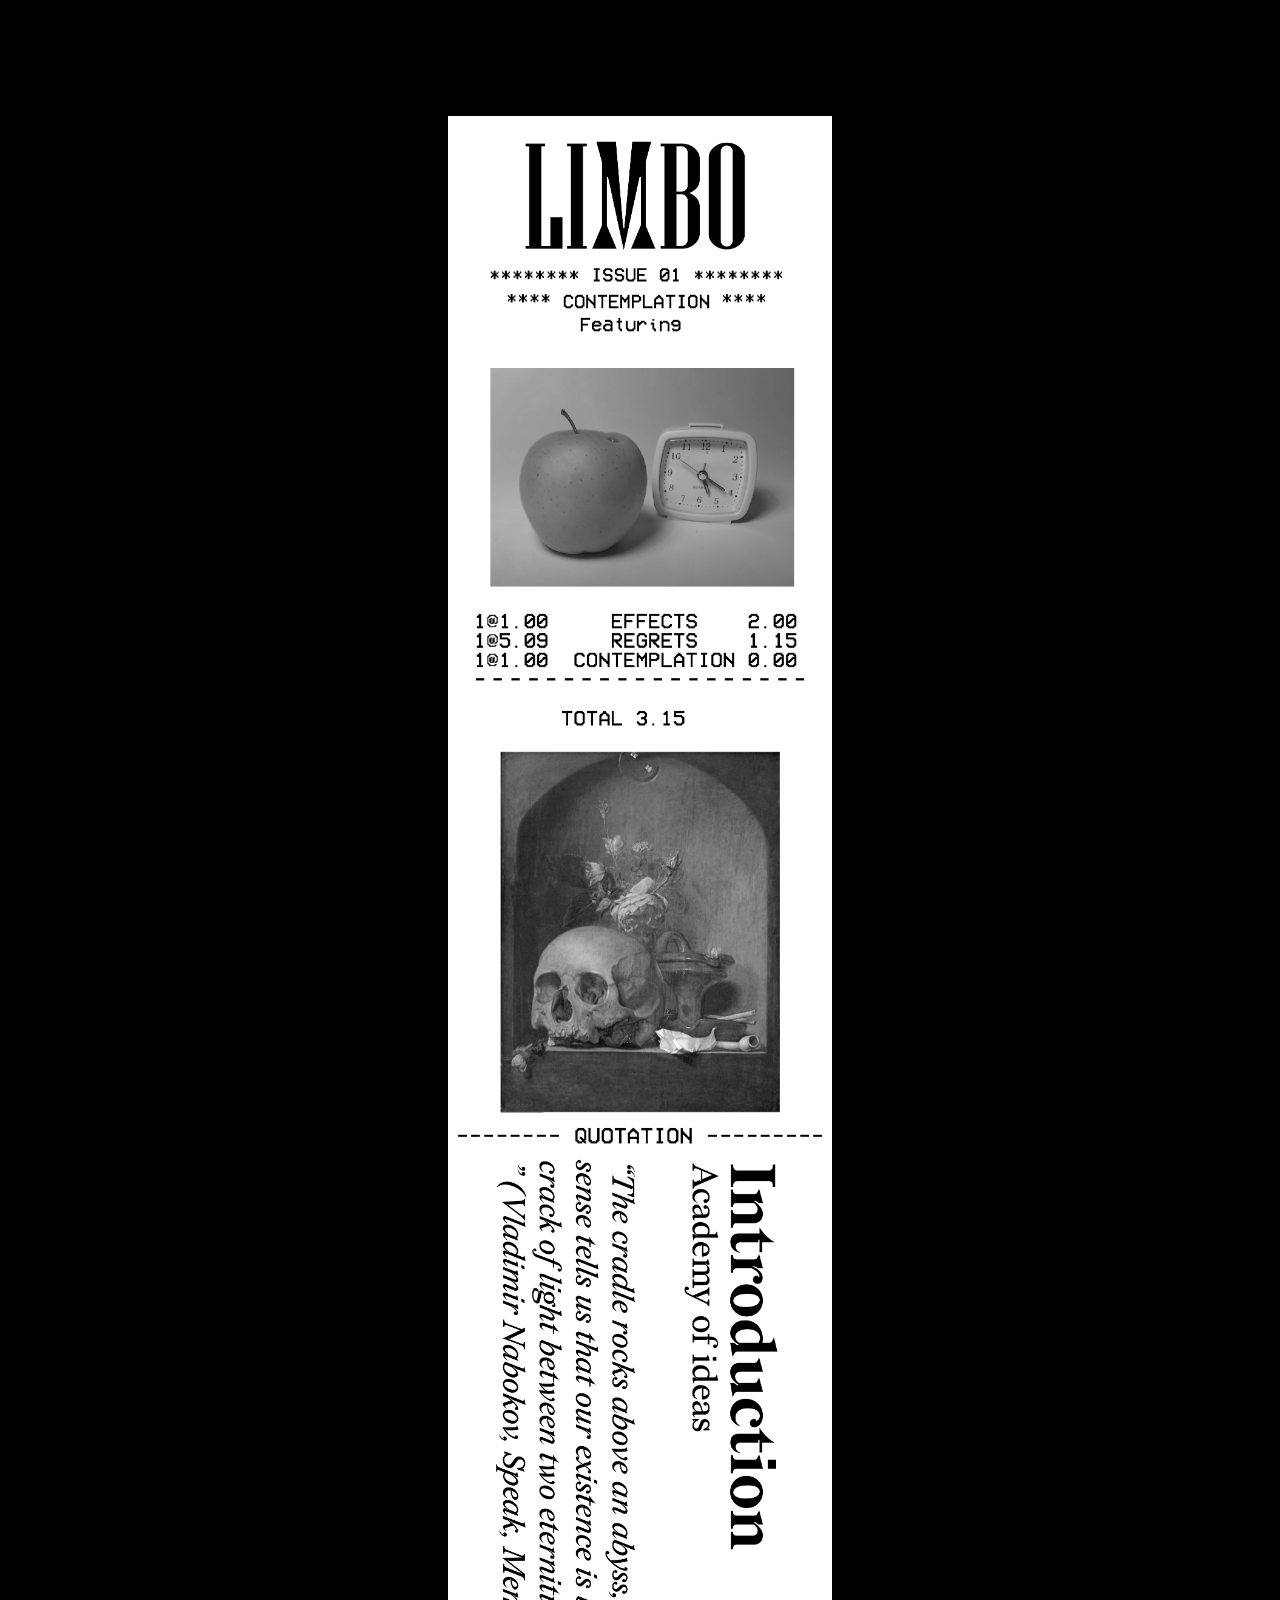
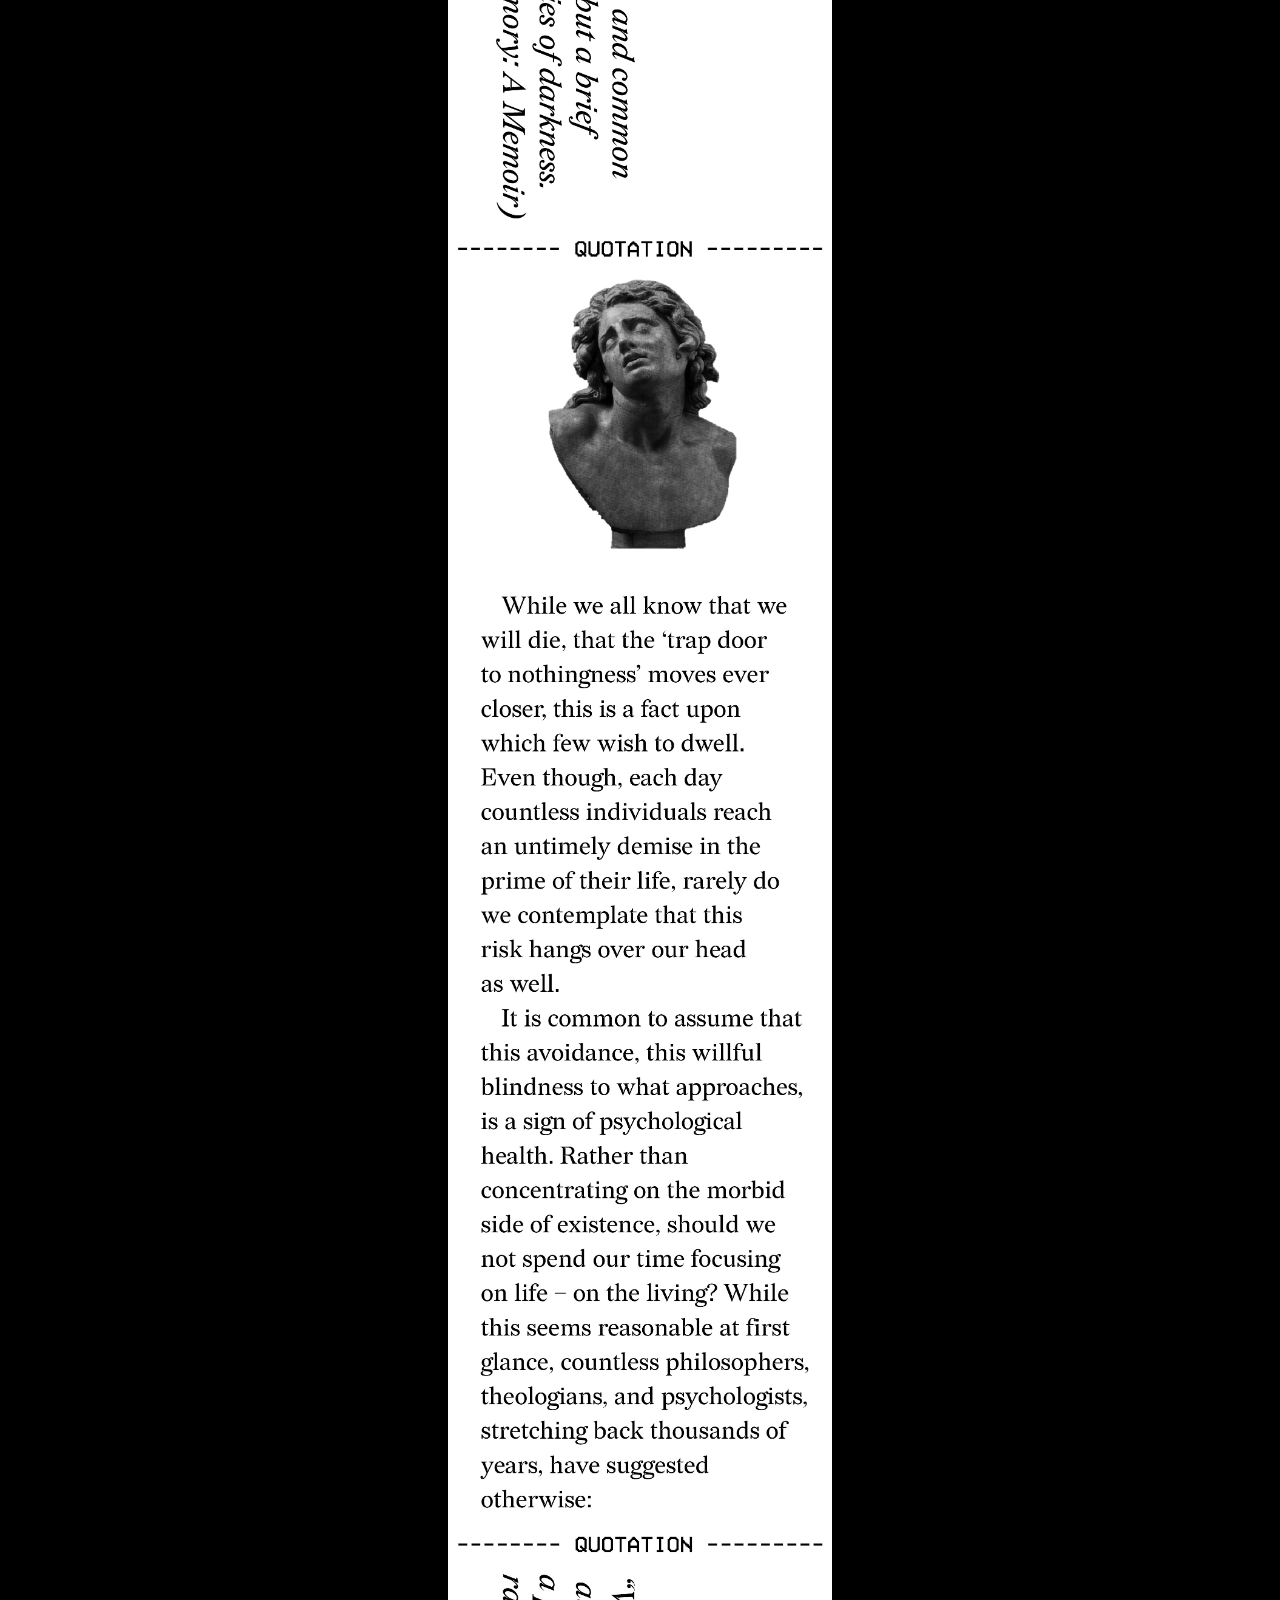
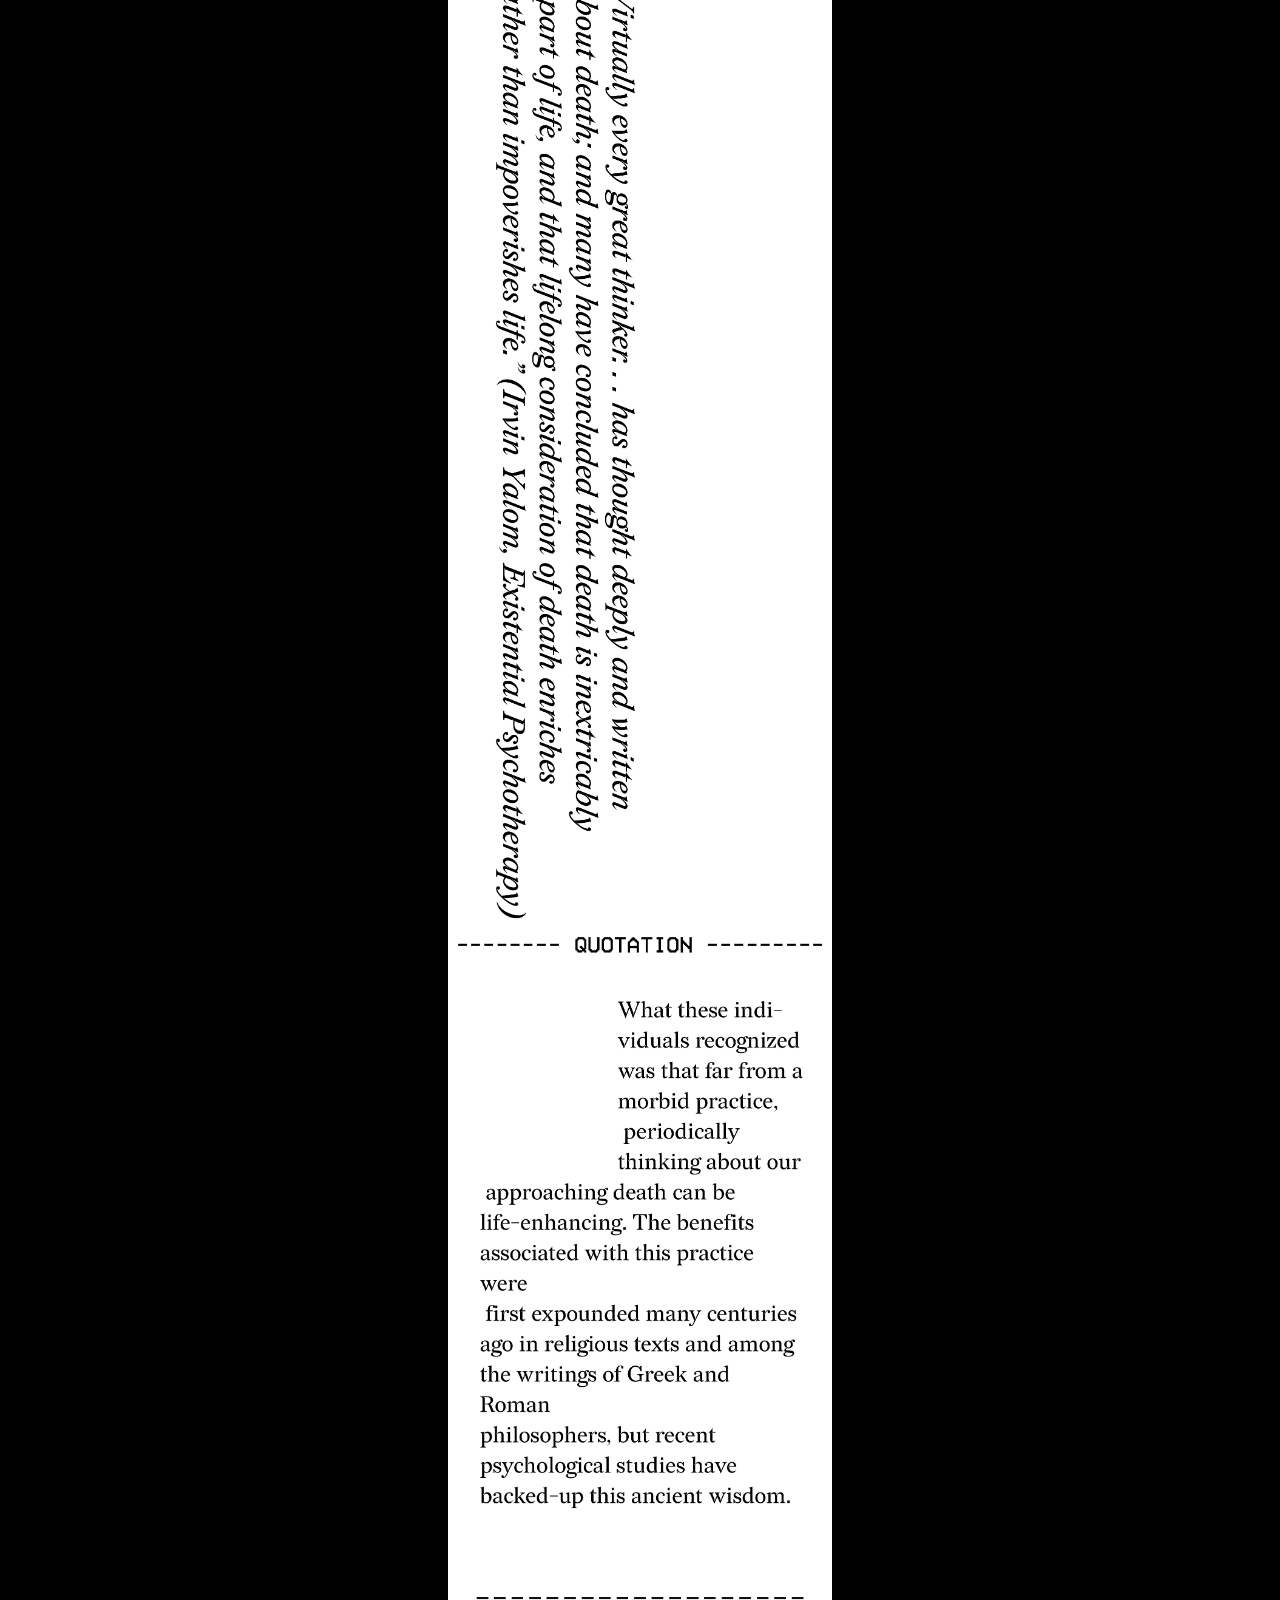
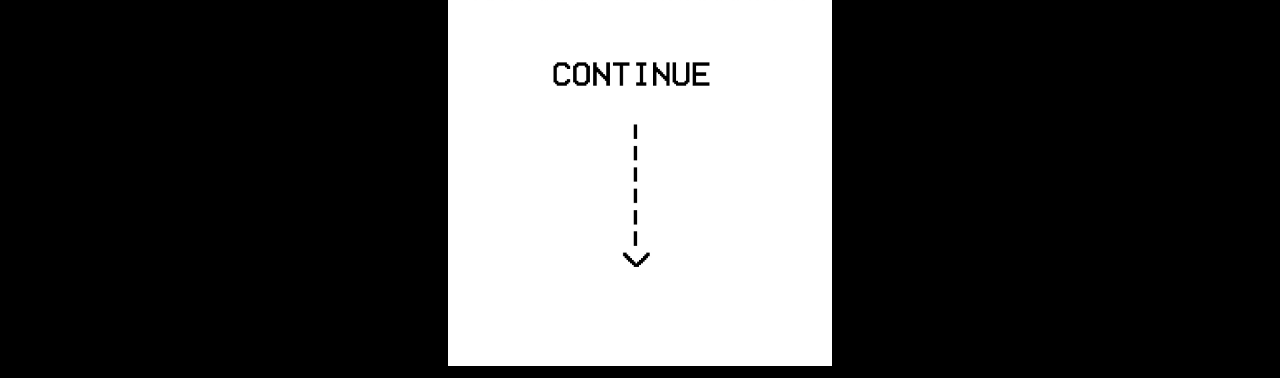
==== index.html @ 2756776b "Rename Index.html to index.html" ====
<!DOCTYPE HTML>
<html>
  
<head>
    <title>
      Limbo
    </title>
    <link href="css/style.css" rel="stylesheet"  />
</head>
<script src=
"https://ajax.googleapis.com/ajax/libs/jquery/3.4.0/jquery.min.js">
</script>
<script src="js/jquery.autoscroll.js"></script>
<script src="js/jquery.pause.min.js"></script>


  
<body style="text-align:center;" 
      id="body">
      <div id="wrapper">
      <div class="gradient"></div>
      <<div style="display:none" id="stuff"><div class="awaytextthings">Take a step back. <br> Breathe in.<br>You're very much alive.</div></div>
      <!--<div class="show"> Rotate </div>-->
    <div id="div0">
       <img src="strips/i1.jpg">
    </div>
</div>
    <script>
        var counter = 1;
        var idnumber = 0
        var nextstrip = "<img src='strips/1-2.jpg'>"
        var element = document.getElementById('div'+idnumber);
        var timeout;
        var stuff = document.getElementById("stuff");
        var limbo = document.getElementById("div0");
       

      /* document.addEventListener("mousemove", function(e) {
         $(element).css("display","none");
         $(limbo).fadeIn();
        clearTimeout(timeout);
        timeout = setTimeout(function() {
         $(stuff).fadeIn(2000);
         $(limbo).fadeOut();
        }, 3000);

        });*/


        $(".show").hide();
        $(window).on('scroll', function() {
            var nextnextstrip = "<div id='div" + idnumber + "''><img src = 'strips/i" + (counter) +".jpg'></div>";
            if ($(window).scrollTop() >= $(element).offset().top + $(element).outerHeight() - window.innerHeight) {
                /*$(".show").show(2000);*/
                $()
                counter++;
                idnumber++;
                
                /*alert('You reached the end of the DIV');*/
            }
             
       
            if (counter <= 1){
                counter++;
            }
            else if (counter < 23) {
                $(element).append(nextnextstrip);
                counter++;
                idnumber++;
                $("html, body").animate({ scrollTop: $(element).height() }, 50000);

            }

           else {
                return false;
            }
         
        $(window).resize(function(){
            $(".show").hide();
        })
         $("html, body" + nextnextstrip).queue(function(){animate({ scrollTop: $(document).height() }, 500000);});
        });
      


      

     


    </script>
</body>
  
</html>
---- css/style.css ----
html,
body {
    /*margin: 0;
    height: 100%;*/
    background-color:black;
    cursor: none;

}
/*hide scroll bar*/
body::-webkit-scrollbar { width: 0 !important; height: 0 !important; }
@font-face{
    font-family: Redaction;
    src:url(Redaction10Bold-w1gB6.otf);
    
}
img{
    width: 30vw;
    cursor: none;
}
.gradient{
    position: sticky;
    background: linear-gradient(to bottom, rgba(0, 0, 0, 1), rgba(0, 0, 0, 0));
    top: 0;
    z-index: 3;
    height: 10vh;
}
.show{
    background-color: black;
    width: 100%;
    height: 100%;
    color: white;
    font-family: "Redaction";
    font-size: 30vw;
    position: fixed;
    z-index: 3;
    bottom: 0;
    right: 0;
    left: 0;
    top: 0;

}
.strip{
    overflow: auto;
    position: absolute;
    top: 0;
    z-index: -1;
}
#stuff{
    Width: 100%;
    height: 100%;
    background-color: black;
    position: absolute;
    z-index: 1;
    left: 0%;
}
.awaytextthings{
    color: white;
    text-align: center;
    font-family: "Redaction";
    font-size: 10vh;
    margin: auto;
    padding: 25vh;
}
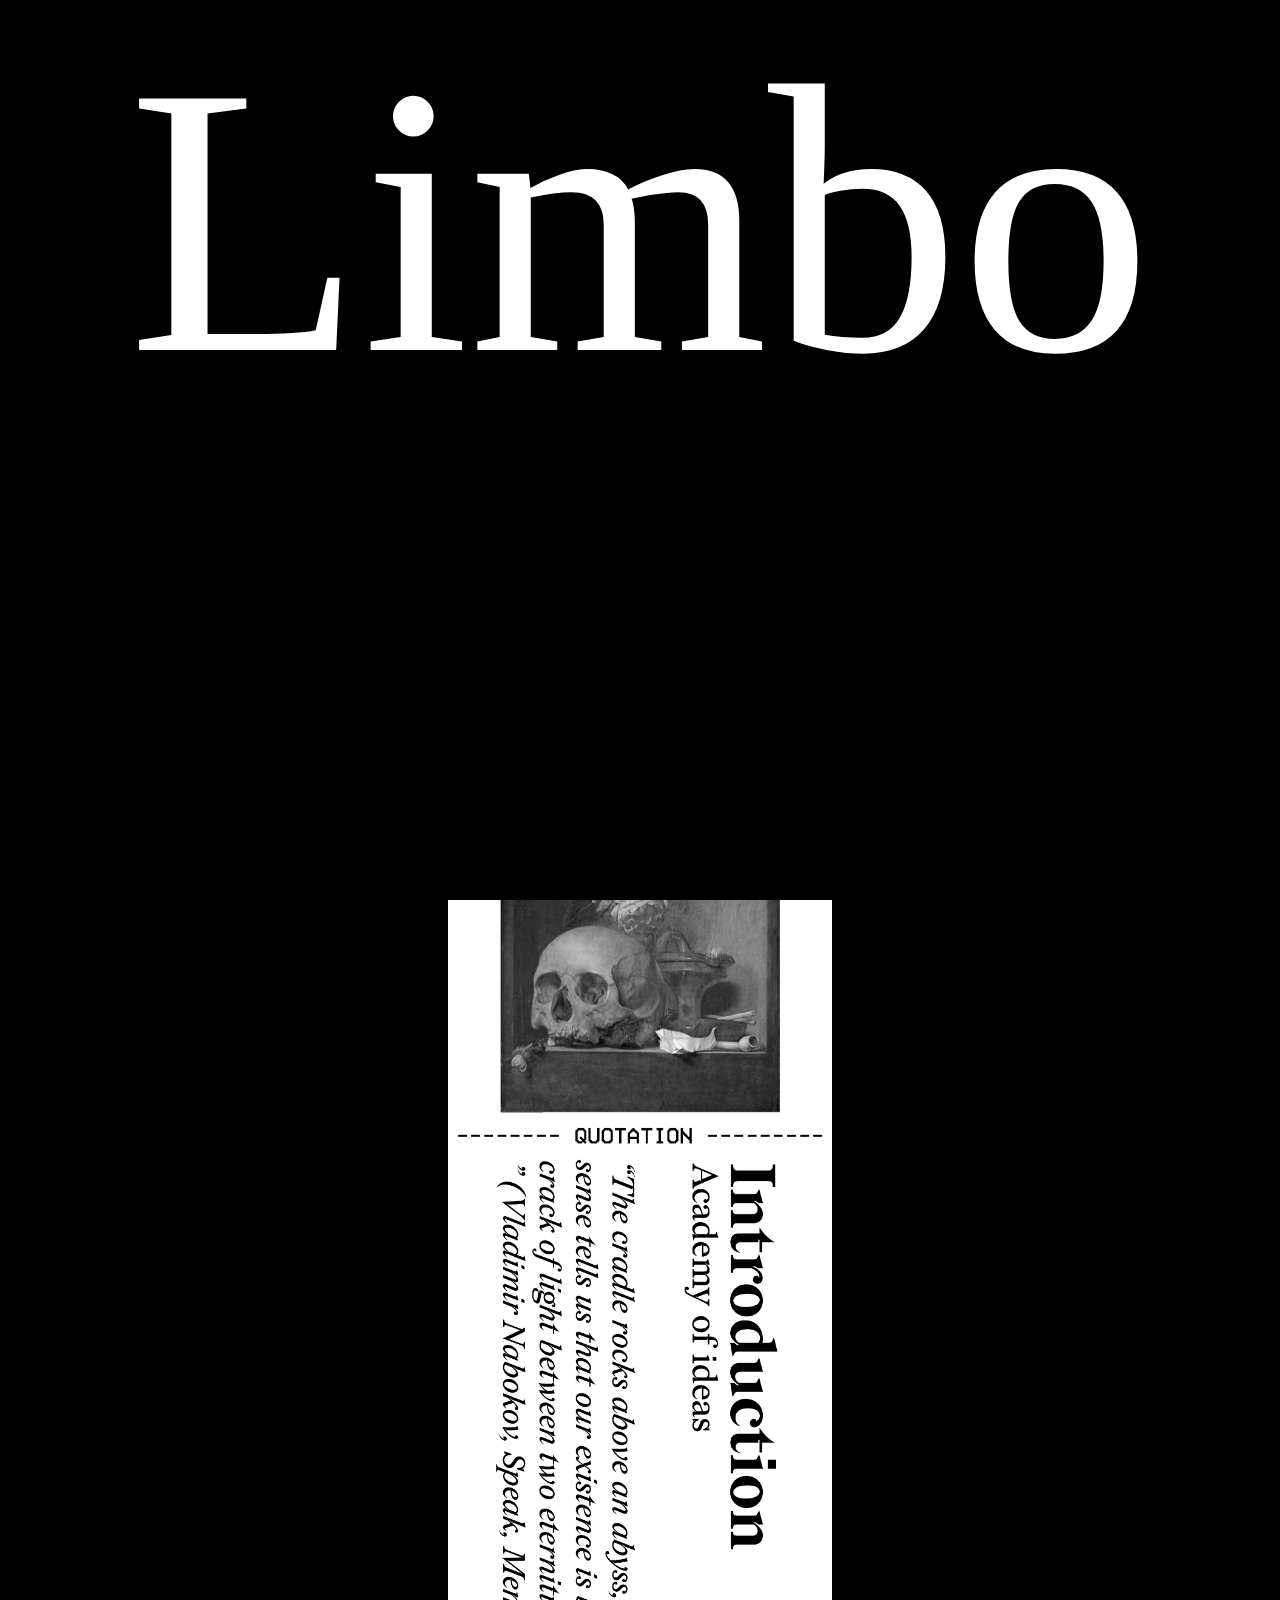
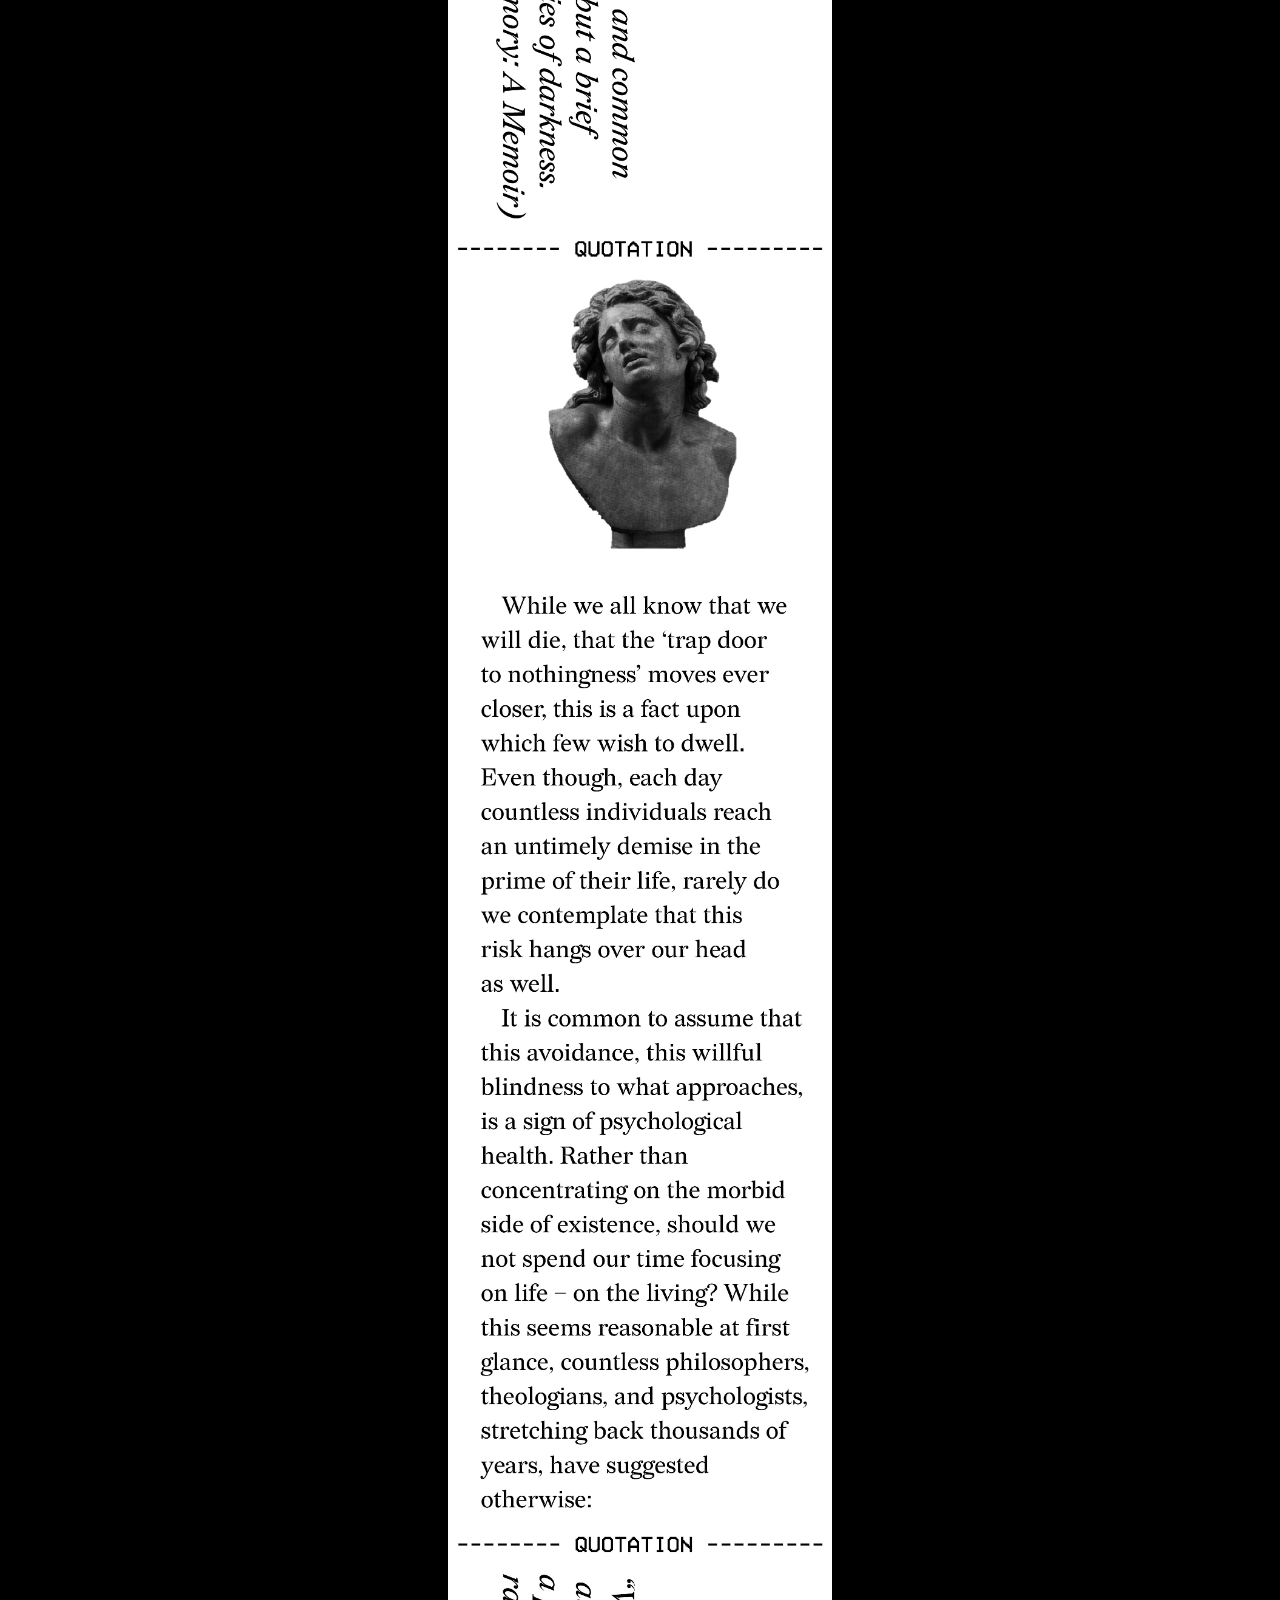
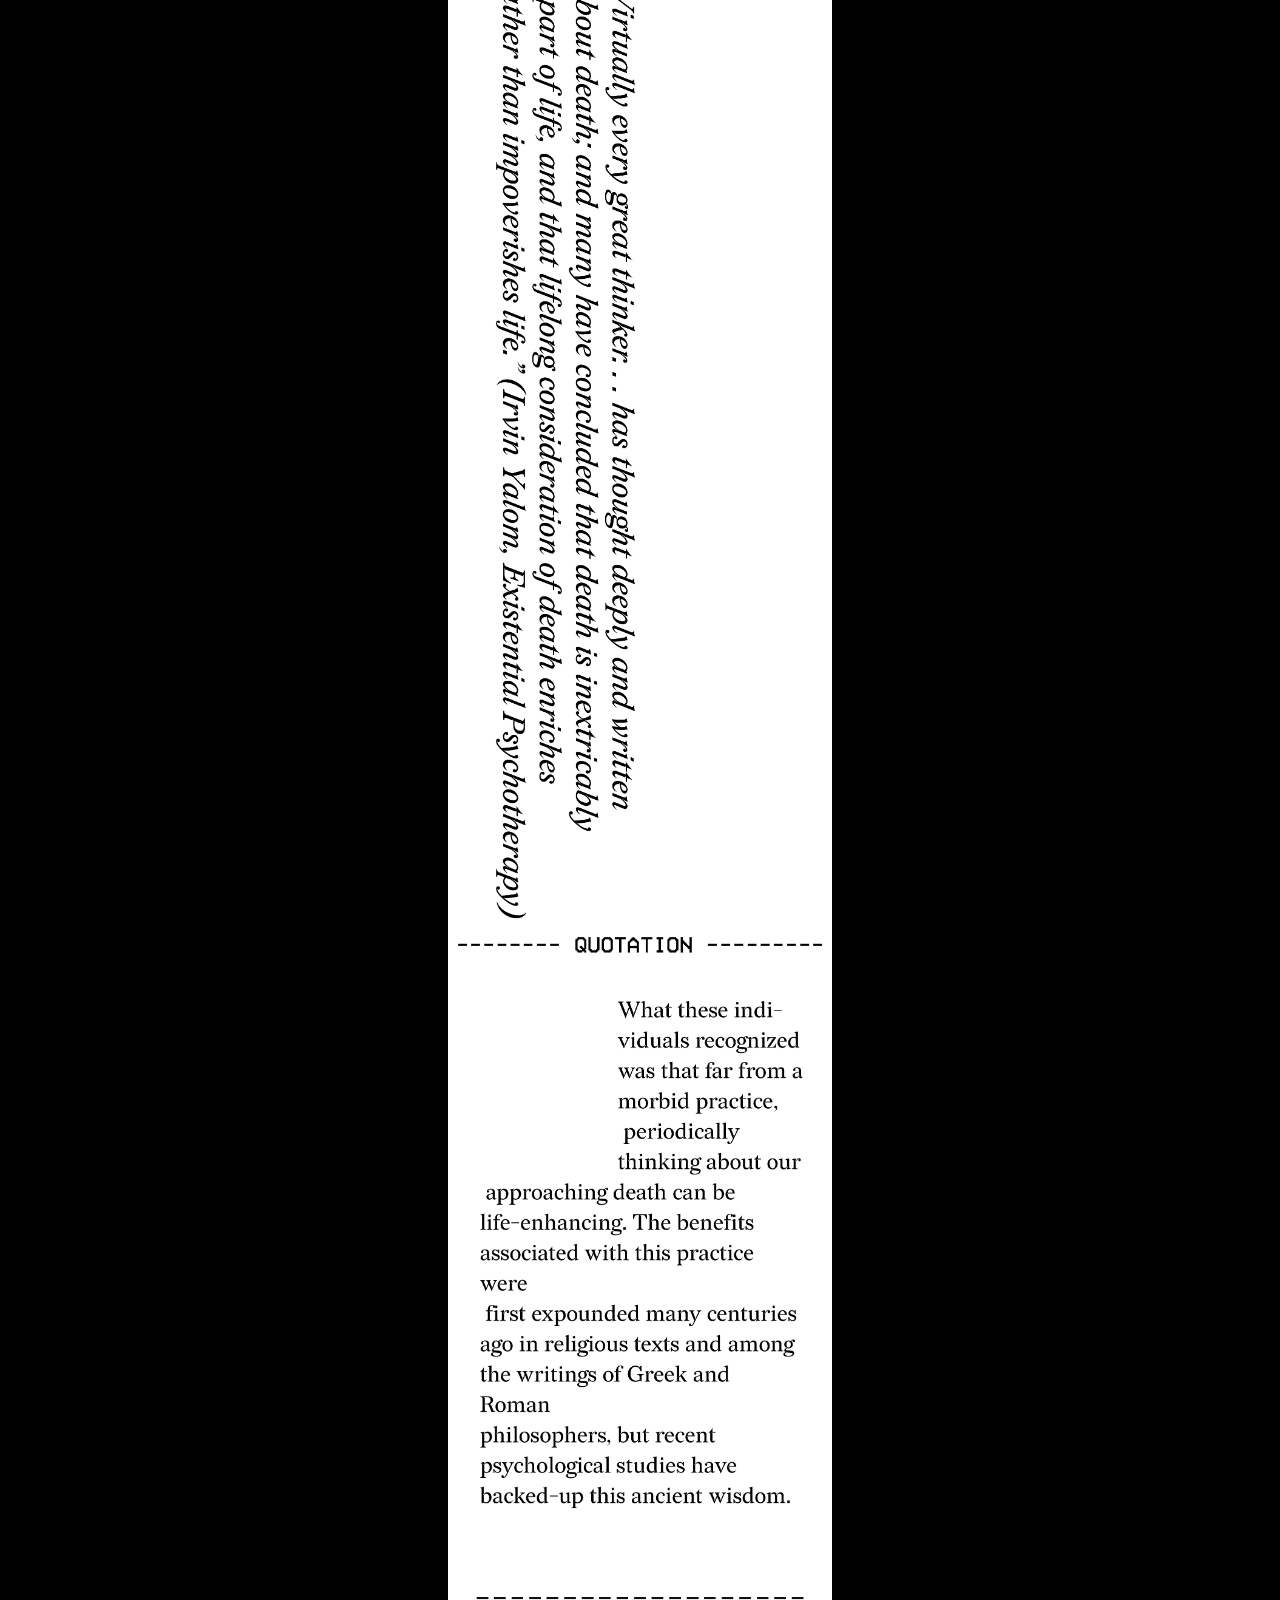
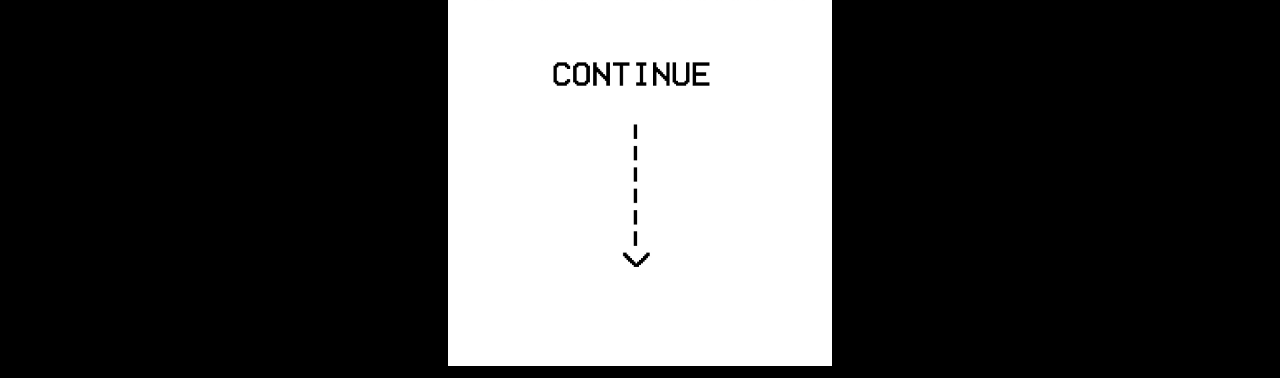
==== commit 3cab52ac: "Merge branch 'master' of https://github.com/llabeye/Limbo" ====
--- a/index.html
+++ b/index.html
@@ -6,6 +6,11 @@
       Limbo
     </title>
     <link href="css/style.css" rel="stylesheet"  />
+    <link rel="apple-touch-icon" sizes="180x180" href="image/apple-touch-icon.png">
+<link rel="icon" type="image/png" sizes="32x32" href="image/favicon-32x32.png">
+<link rel="icon" type="image/png" sizes="16x16" href="image/favicon-16x16.png">
+<link rel="manifest" href="/site.webmanifest">
+<link rel="icon" type="image/x-icon" href="image/favicon.ico">
 </head>
 <script src=
 "https://ajax.googleapis.com/ajax/libs/jquery/3.4.0/jquery.min.js">
@@ -20,7 +25,7 @@
       <div id="wrapper">
       <div class="gradient"></div>
       <<div style="display:none" id="stuff"><div class="awaytextthings">Take a step back. <br> Breathe in.<br>You're very much alive.</div></div>
-      <!--<div class="show"> Rotate </div>-->
+      <div class="show"><span>Limbo</span></div>
     <div id="div0">
        <img src="strips/i1.jpg">
     </div>
@@ -47,12 +52,13 @@
         });*/
 
 
-        $(".show").hide();
-        $(window).on('scroll', function() {
+        
+        $(window).on('click', function() {
+            $("body").css("cursor","none");
+            $(".show").fadeOut(5000);
             var nextnextstrip = "<div id='div" + idnumber + "''><img src = 'strips/i" + (counter) +".jpg'></div>";
             if ($(window).scrollTop() >= $(element).offset().top + $(element).outerHeight() - window.innerHeight) {
                 /*$(".show").show(2000);*/
-                $()
                 counter++;
                 idnumber++;
                 
--- a/css/style.css
+++ b/css/style.css
@@ -3,7 +3,7 @@
     /*margin: 0;
     height: 100%;*/
     background-color:black;
-    cursor: none;
+    cursor: pointer;
 
 }
 /*hide scroll bar*/
@@ -39,6 +39,10 @@
     top: 0;
 
 }
+span:hover {
+    color: grey;
+
+}
 .strip{
     overflow: auto;
     position: absolute;
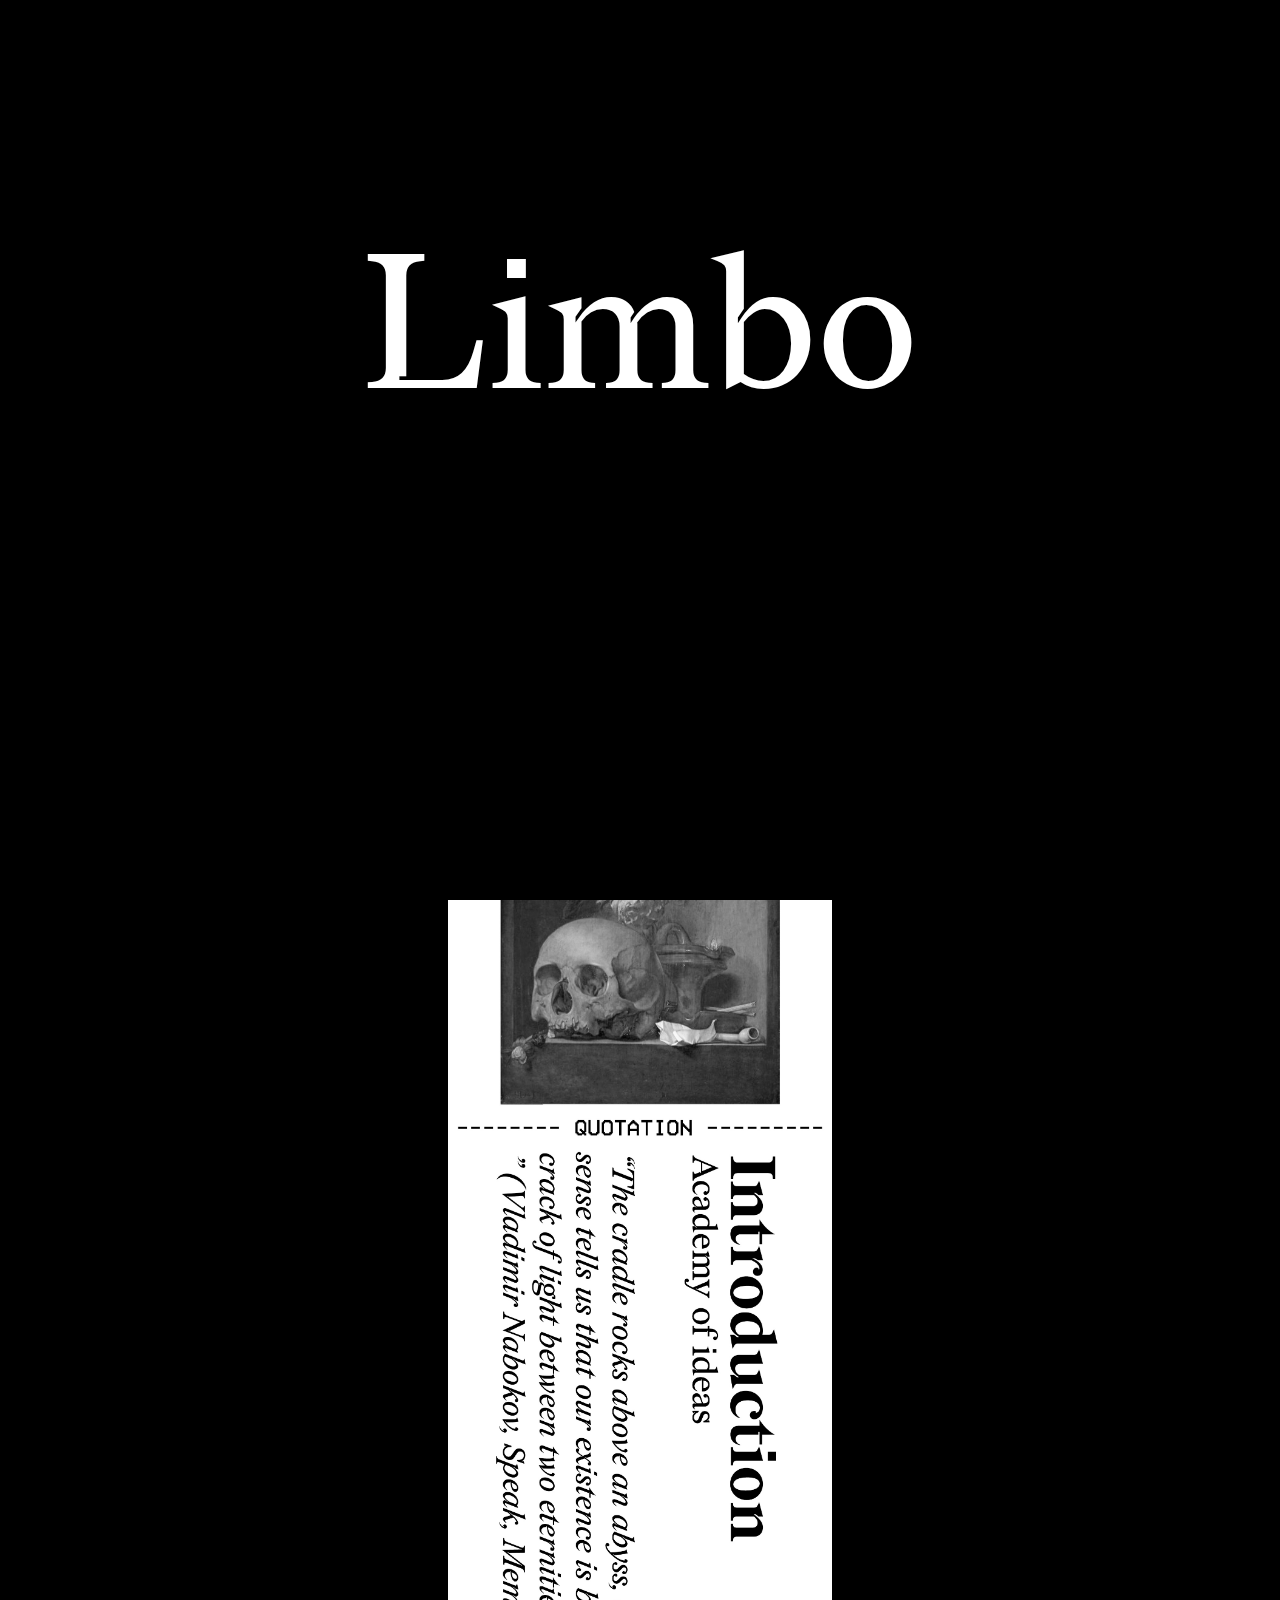
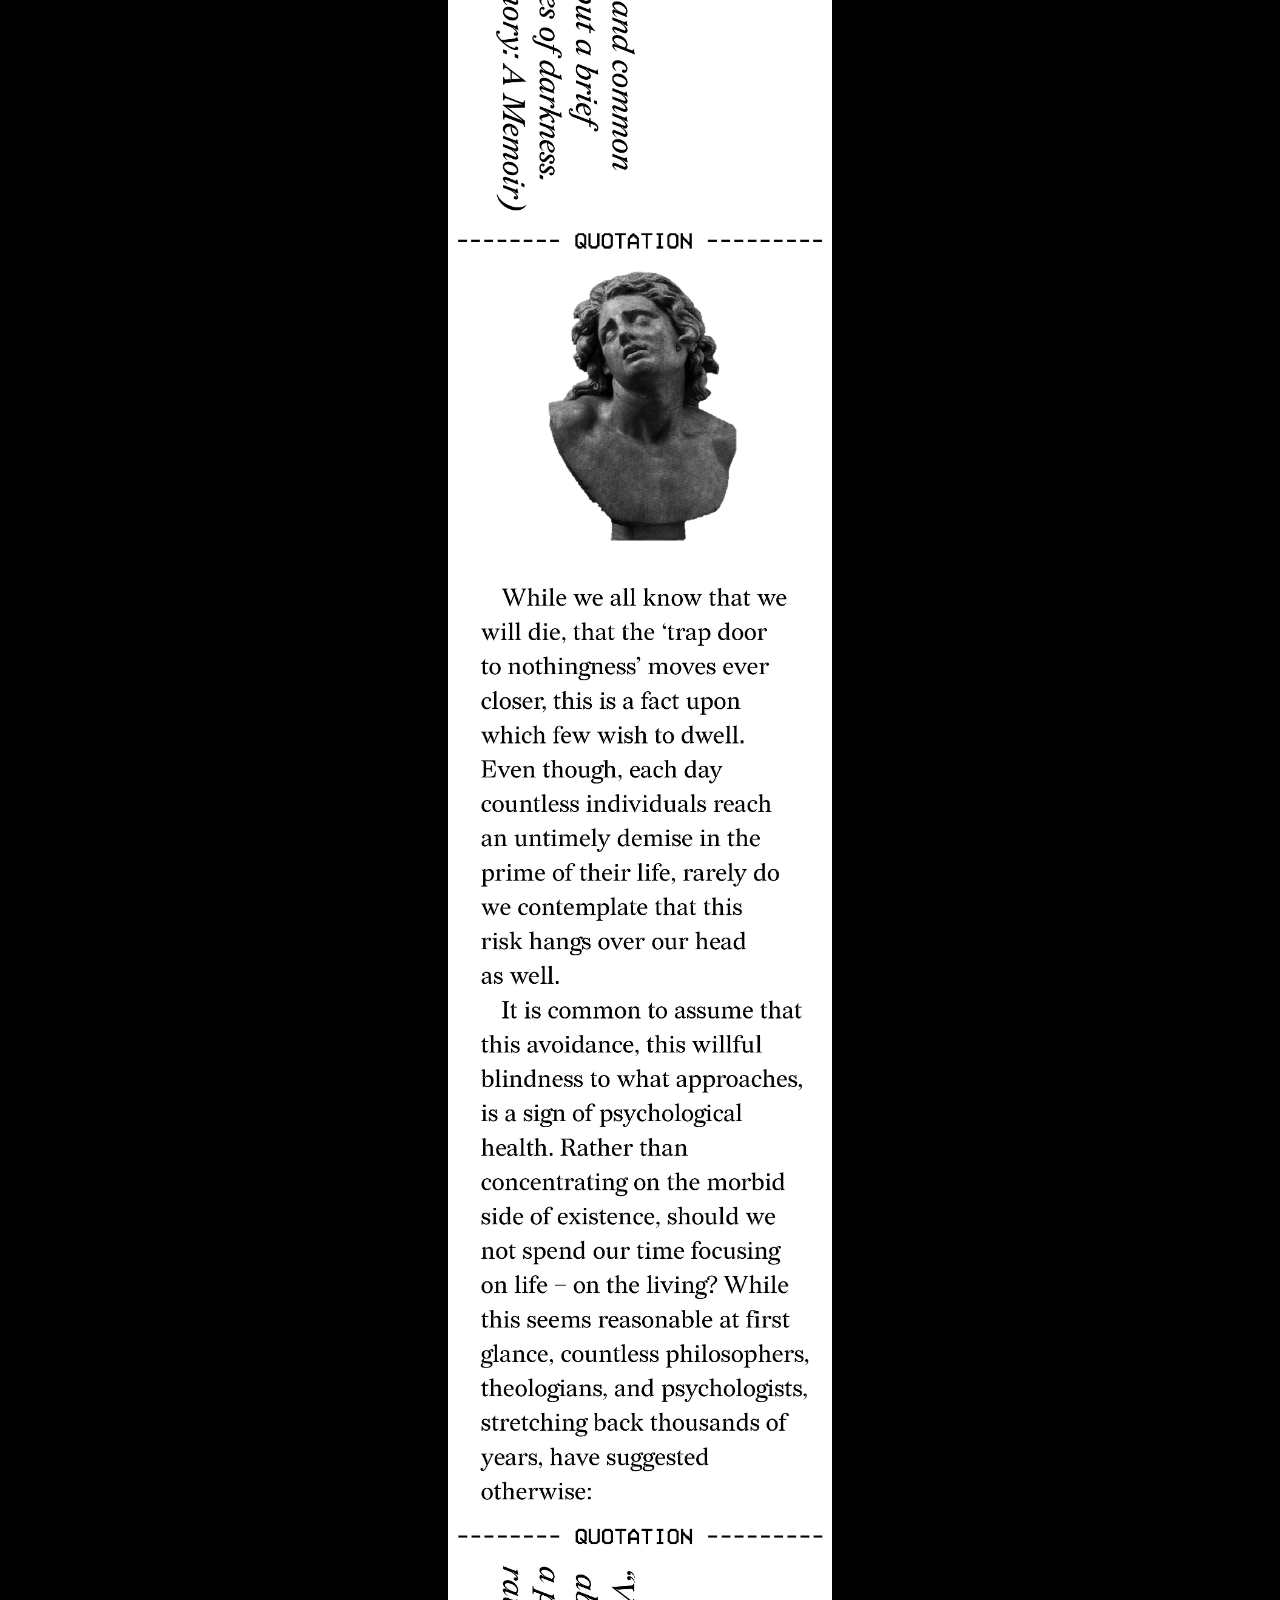
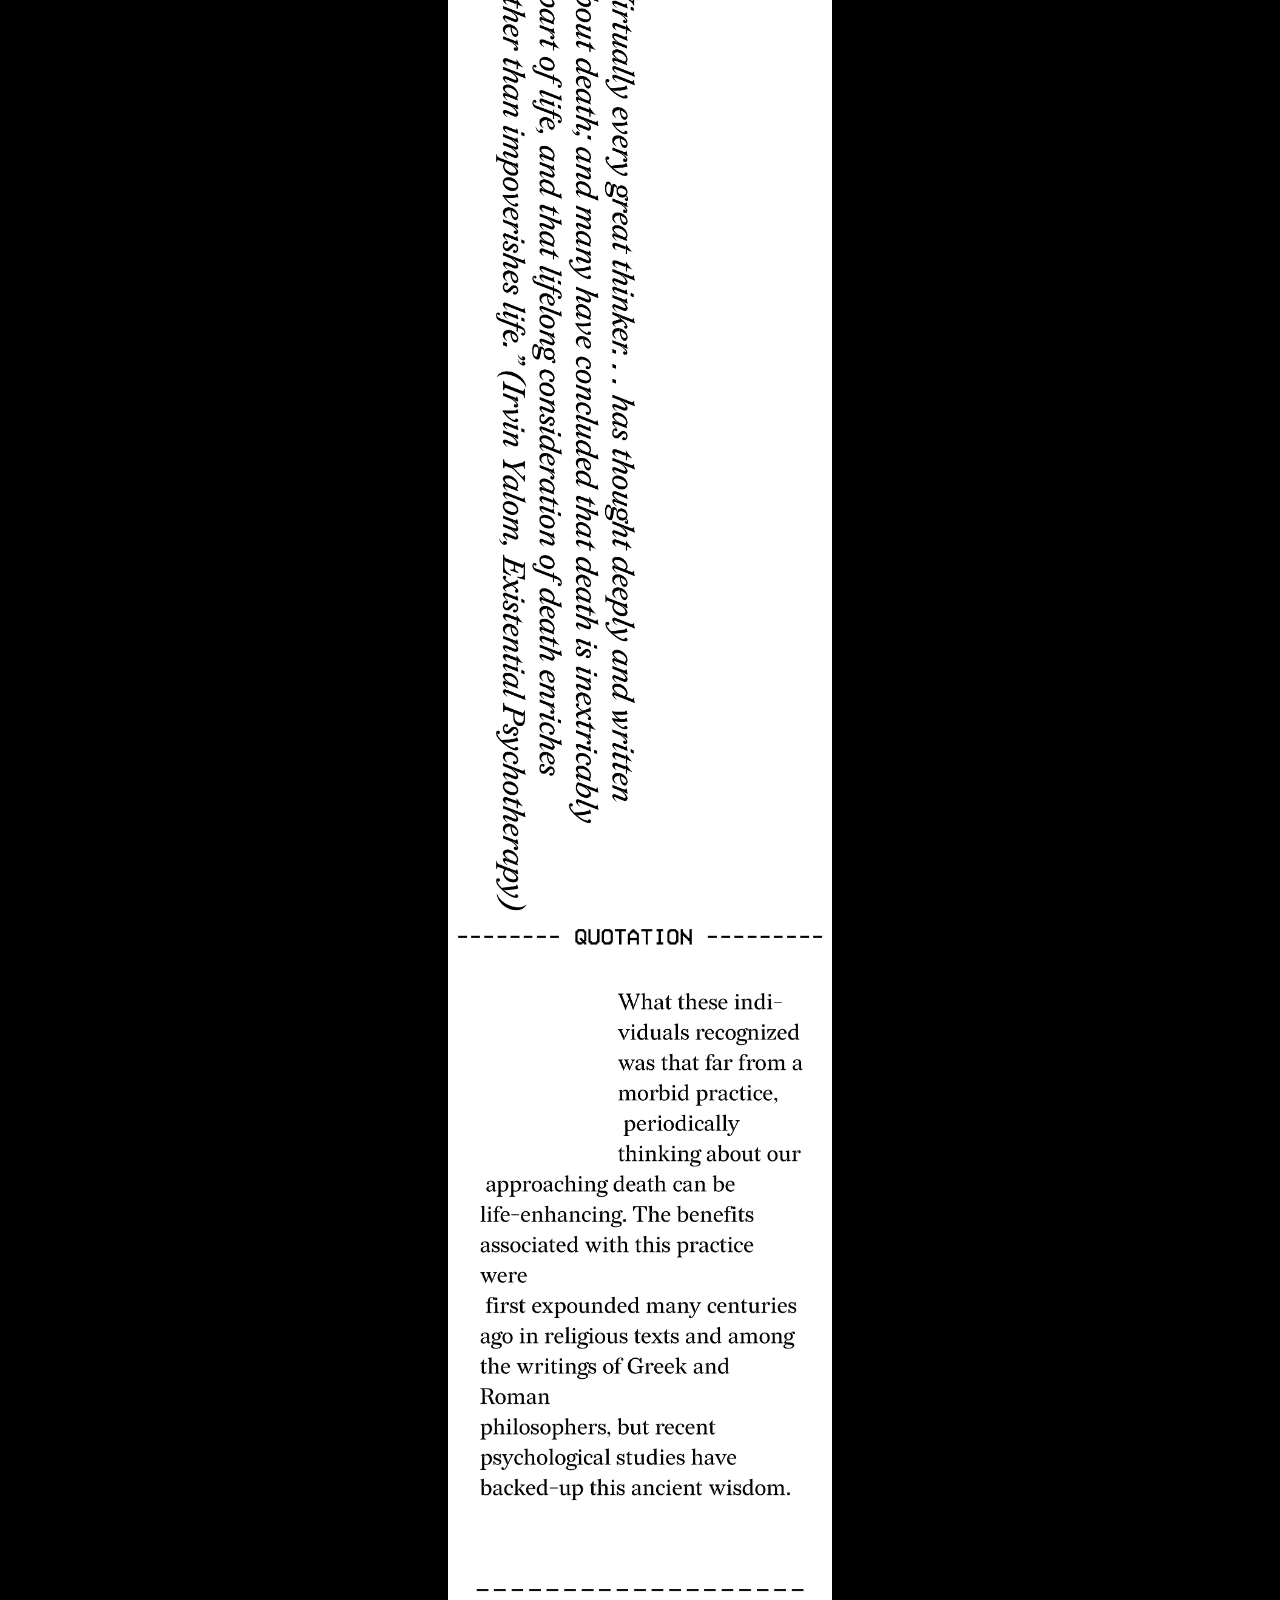
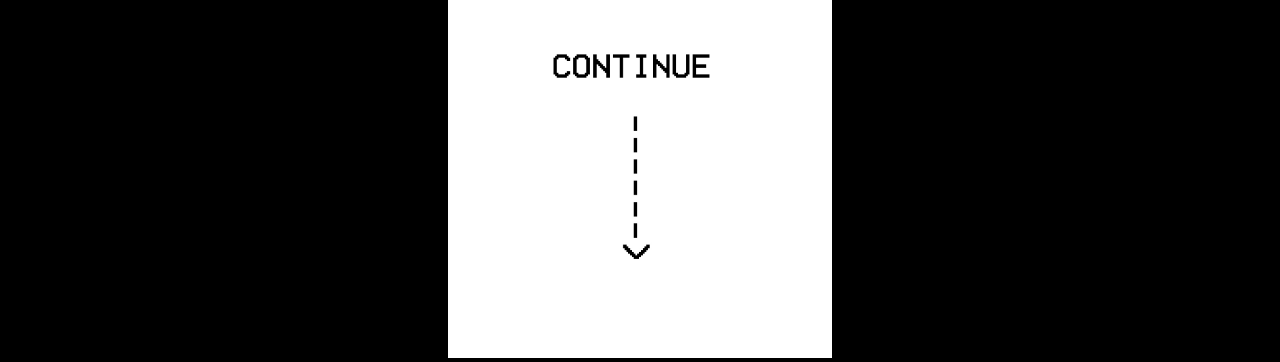
==== commit 87f77cbd: "Added Hover Redaction Effect" ====
--- a/index.html
+++ b/index.html
@@ -3,14 +3,10 @@
   
 <head>
     <title>
-      Limbo
+      scroll test
     </title>
     <link href="css/style.css" rel="stylesheet"  />
-    <link rel="apple-touch-icon" sizes="180x180" href="image/apple-touch-icon.png">
-<link rel="icon" type="image/png" sizes="32x32" href="image/favicon-32x32.png">
-<link rel="icon" type="image/png" sizes="16x16" href="image/favicon-16x16.png">
-<link rel="manifest" href="/site.webmanifest">
-<link rel="icon" type="image/x-icon" href="image/favicon.ico">
+    <link href="css/reset.css" rel="stylesheet" />
 </head>
 <script src=
 "https://ajax.googleapis.com/ajax/libs/jquery/3.4.0/jquery.min.js">
@@ -25,7 +21,7 @@
       <div id="wrapper">
       <div class="gradient"></div>
       <<div style="display:none" id="stuff"><div class="awaytextthings">Take a step back. <br> Breathe in.<br>You're very much alive.</div></div>
-      <div class="show"><span>Limbo</span></div>
+      <div class="show"> <br><span>Limbo </span></div>
     <div id="div0">
        <img src="strips/i1.jpg">
     </div>
@@ -53,8 +49,7 @@
 
 
         
-        $(window).on('click', function() {
-            $("body").css("cursor","none");
+        $(window).on("click", function() {
             $(".show").fadeOut(5000);
             var nextnextstrip = "<div id='div" + idnumber + "''><img src = 'strips/i" + (counter) +".jpg'></div>";
             if ($(window).scrollTop() >= $(element).offset().top + $(element).outerHeight() - window.innerHeight) {
@@ -81,12 +76,42 @@
                 return false;
             }
          
-        $(window).resize(function(){
-            $(".show").hide();
-        })
          $("html, body" + nextnextstrip).queue(function(){animate({ scrollTop: $(document).height() }, 500000);});
         });
-      
+       let btextWords = document.querySelectorAll("span")
+        textDecay(btextWords)
+      function textDecay(words) {
+  for (let i = 0; i < words.length; i++) {
+    // set initial hover state
+    let hover = false
+    // get font weight
+    let weight = words[i].style.fontFamily.slice(-1)
+    // for desktop: when mouse over the word
+    words[i].addEventListener('mouseenter', () => {
+      if ( weight < 6 ) {
+        weight++
+        words[i].style.fontFamily = "Redaction" + weight
+      }
+      hover = true
+      // decay (weight+1) every 1/2 second
+      var textDecay = setInterval(function(){
+        if ( hover == true && weight < 6 ) {
+          weight++
+          words[i].style.fontFamily = "Redaction" + weight
+        } else {
+          clearInterval(textDecay)
+        }
+      },1000);
+    })
+    if (hover == true && weight >= 6) {
+    $(".show").fadeOut(5000);
+}
+    // for desktop
+    words[i].addEventListener('mouseleave', () => {
+      hover = false
+    })
+  }
+}
 
 
       
@@ -97,4 +122,4 @@
     </script>
 </body>
   
-</html>
+</html>--- a/css/style.css
+++ b/css/style.css
@@ -9,10 +9,267 @@
 /*hide scroll bar*/
 body::-webkit-scrollbar { width: 0 !important; height: 0 !important; }
 @font-face{
-    font-family: Redaction;
+    font-family: Redaction-;
     src:url(Redaction10Bold-w1gB6.otf);
     
 }
+/*
+ *  WebFont Package Licensed to Alex
+ */
+
+/* Redaction Regular */
+@font-face {
+    font-family: 'Redaction0';
+    src:    url('eot/Redaction-Regular.eot'); /* IE9 Compat Modes */
+    src:    url('eot/Redaction-Regular.eot?#iefix') format('embedded-opentype'), /* IE6-IE8 */
+            url('woff2/Redaction-Regular.woff2') format('woff2'), /* Super Modern Browsers */
+            url('woff/Redaction-Regular.woff') format('woff'); /* Pretty Modern Browsers */
+    font-weight: 400;
+    font-style: normal;
+    font-display: swap;
+}
+
+/* Redaction Italic */
+@font-face {
+    font-family: 'Redaction';
+    src:    url('eot/Redaction-Italic.eot'); /* IE9 Compat Modes */
+    src:    url('eot/Redaction-Italic.eot?#iefix') format('embedded-opentype'), /* IE6-IE8 */
+            url('woff2/Redaction-Italic.woff2') format('woff2'), /* Super Modern Browsers */
+            url('woff/Redaction-Italic.woff') format('woff'); /* Pretty Modern Browsers */
+    font-weight: 400;
+    font-style: italic;
+    font-display: swap;
+}
+
+/* Redaction Bold */
+@font-face {
+    font-family: 'Redaction';
+    src:    url('eot/Redaction-Bold.eot'); /* IE9 Compat Modes */
+    src:    url('eot/Redaction-Bold.eot?#iefix') format('embedded-opentype'), /* IE6-IE8 */
+            url('woff2/Redaction-Bold.woff2') format('woff2'), /* Super Modern Browsers */
+            url('woff/Redaction-Bold.woff') format('woff'); /* Pretty Modern Browsers */
+    font-weight: 700;
+    font-style: normal;
+    font-display: swap;
+}
+
+/* Redaction 10 Regular */
+@font-face {
+    font-family: 'Redaction1';
+    src:    url('eot/Redaction10-Regular.eot'); /* IE9 Compat Modes */
+    src:    url('eot/Redaction10-Regular.eot?#iefix') format('embedded-opentype'), /* IE6-IE8 */
+            url('woff2/Redaction10-Regular.woff2') format('woff2'), /* Super Modern Browsers */
+            url('woff/Redaction10-Regular.woff') format('woff'); /* Pretty Modern Browsers */
+    font-weight: 400;
+    font-style: normal;
+    font-display: swap;
+}
+
+/* Redaction 10 Regular Italic */
+@font-face {
+    font-family: 'Redaction 10';
+    src:    url('eot/Redaction10-Italic.eot'); /* IE9 Compat Modes */
+    src:    url('eot/Redaction10-Italic.eot?#iefix') format('embedded-opentype'), /* IE6-IE8 */
+            url('woff2/Redaction10-Italic.woff2') format('woff2'), /* Super Modern Browsers */
+            url('woff/Redaction10-Italic.woff') format('woff'); /* Pretty Modern Browsers */
+    font-weight: 400;
+    font-style: italic;
+    font-display: swap;
+}
+
+/* Redaction 10 Bold */
+@font-face {
+    font-family: 'Redaction 10';
+    src:    url('eot/Redaction10-Bold.eot'); /* IE9 Compat Modes */
+    src:    url('eot/Redaction10-Bold.eot?#iefix') format('embedded-opentype'), /* IE6-IE8 */
+            url('woff2/Redaction10-Bold.woff2') format('woff2'), /* Super Modern Browsers */
+            url('woff/Redaction10-Bold.woff') format('woff'); /* Pretty Modern Browsers */
+    font-weight: 700;
+    font-style: normal;
+    font-display: swap;
+}
+
+/* Redaction 100 Regular */
+@font-face {
+    font-family: 'Redaction6';
+    src:    url('eot/Redaction100-Regular.eot'); /* IE9 Compat Modes */
+    src:    url('eot/Redaction100-Regular.eot?#iefix') format('embedded-opentype'), /* IE6-IE8 */
+            url('woff2/Redaction100-Regular.woff2') format('woff2'), /* Super Modern Browsers */
+            url('woff/Redaction100-Regular.woff') format('woff'); /* Pretty Modern Browsers */
+    font-weight: 400;
+    font-style: normal;
+    font-display: swap;
+}
+
+/* Redaction 100 Regular Italic */
+@font-face {
+    font-family: 'Redaction 100';
+    src:    url('eot/Redaction100-Italic.eot'); /* IE9 Compat Modes */
+    src:    url('eot/Redaction100-Italic.eot?#iefix') format('embedded-opentype'), /* IE6-IE8 */
+            url('woff2/Redaction100-Italic.woff2') format('woff2'), /* Super Modern Browsers */
+            url('woff/Redaction100-Italic.woff') format('woff'); /* Pretty Modern Browsers */
+    font-weight: 400;
+    font-style: italic;
+    font-display: swap;
+}
+
+/* Redaction 100 Bold */
+@font-face {
+    font-family: 'Redaction 100';
+    src:    url('eot/Redaction100-Bold.eot'); /* IE9 Compat Modes */
+    src:    url('eot/Redaction100-Bold.eot?#iefix') format('embedded-opentype'), /* IE6-IE8 */
+            url('woff2/Redaction100-Bold.woff2') format('woff2'), /* Super Modern Browsers */
+            url('woff/Redaction100-Bold.woff') format('woff'); /* Pretty Modern Browsers */
+    font-weight: 700;
+    font-style: normal;
+    font-display: swap;
+}
+
+/* Redaction 20 Regular */
+@font-face {
+    font-family: 'Redaction2';
+    src:    url('eot/Redaction20-Regular.eot'); /* IE9 Compat Modes */
+    src:    url('eot/Redaction20-Regular.eot?#iefix') format('embedded-opentype'), /* IE6-IE8 */
+            url('woff2/Redaction20-Regular.woff2') format('woff2'), /* Super Modern Browsers */
+            url('woff/Redaction20-Regular.woff') format('woff'); /* Pretty Modern Browsers */
+    font-weight: 400;
+    font-style: normal;
+    font-display: swap;
+}
+
+/* Redaction 20 Regular Italic */
+@font-face {
+    font-family: 'Redaction 20';
+    src:    url('eot/Redaction20-Italic.eot'); /* IE9 Compat Modes */
+    src:    url('eot/Redaction20-Italic.eot?#iefix') format('embedded-opentype'), /* IE6-IE8 */
+            url('woff2/Redaction20-Italic.woff2') format('woff2'), /* Super Modern Browsers */
+            url('woff/Redaction20-Italic.woff') format('woff'); /* Pretty Modern Browsers */
+    font-weight: 400;
+    font-style: italic;
+    font-display: swap;
+}
+
+/* Redaction 20 Bold */
+@font-face {
+    font-family: 'Redaction 20';
+    src:    url('eot/Redaction20-Bold.eot'); /* IE9 Compat Modes */
+    src:    url('eot/Redaction20-Bold.eot?#iefix') format('embedded-opentype'), /* IE6-IE8 */
+            url('woff2/Redaction20-Bold.woff2') format('woff2'), /* Super Modern Browsers */
+            url('woff/Redaction20-Bold.woff') format('woff'); /* Pretty Modern Browsers */
+    font-weight: 700;
+    font-style: normal;
+    font-display: swap;
+}
+
+/* Redaction 35 Regular */
+@font-face {
+    font-family: 'Redaction3';
+    src:    url('eot/Redaction35-Regular.eot'); /* IE9 Compat Modes */
+    src:    url('eot/Redaction35-Regular.eot?#iefix') format('embedded-opentype'), /* IE6-IE8 */
+            url('woff2/Redaction35-Regular.woff2') format('woff2'), /* Super Modern Browsers */
+            url('woff/Redaction35-Regular.woff') format('woff'); /* Pretty Modern Browsers */
+    font-weight: 400;
+    font-style: normal;
+    font-display: swap;
+}
+
+/* Redaction 35 Regular Italic */
+@font-face {
+    font-family: 'Redaction 35';
+    src:    url('eot/Redaction35-Italic.eot'); /* IE9 Compat Modes */
+    src:    url('eot/Redaction35-Italic.eot?#iefix') format('embedded-opentype'), /* IE6-IE8 */
+            url('woff2/Redaction35-Italic.woff2') format('woff2'), /* Super Modern Browsers */
+            url('woff/Redaction35-Italic.woff') format('woff'); /* Pretty Modern Browsers */
+    font-weight: 400;
+    font-style: italic;
+    font-display: swap;
+}
+
+/* Redaction 35 Bold */
+@font-face {
+    font-family: 'Redaction 35';
+    src:    url('eot/Redaction35-Bold.eot'); /* IE9 Compat Modes */
+    src:    url('eot/Redaction35-Bold.eot?#iefix') format('embedded-opentype'), /* IE6-IE8 */
+            url('woff2/Redaction35-Bold.woff2') format('woff2'), /* Super Modern Browsers */
+            url('woff/Redaction35-Bold.woff') format('woff'); /* Pretty Modern Browsers */
+    font-weight: 700;
+    font-style: normal;
+    font-display: swap;
+}
+
+/* Redaction 50 Regular */
+@font-face {
+    font-family: 'Redaction4';
+    src:    url('eot/Redaction50-Regular.eot'); /* IE9 Compat Modes */
+    src:    url('eot/Redaction50-Regular.eot?#iefix') format('embedded-opentype'), /* IE6-IE8 */
+            url('woff2/Redaction50-Regular.woff2') format('woff2'), /* Super Modern Browsers */
+            url('woff/Redaction50-Regular.woff') format('woff'); /* Pretty Modern Browsers */
+    font-weight: 400;
+    font-style: normal;
+    font-display: swap;
+}
+
+/* Redaction 50 Regular Italic */
+@font-face {
+    font-family: 'Redaction 50';
+    src:    url('eot/Redaction50-Italic.eot'); /* IE9 Compat Modes */
+    src:    url('eot/Redaction50-Italic.eot?#iefix') format('embedded-opentype'), /* IE6-IE8 */
+            url('woff2/Redaction50-Italic.woff2') format('woff2'), /* Super Modern Browsers */
+            url('woff/Redaction50-Italic.woff') format('woff'); /* Pretty Modern Browsers */
+    font-weight: 400;
+    font-style: italic;
+    font-display: swap;
+}
+
+/* Redaction 50 Bold */
+@font-face {
+    font-family: 'Redaction 50';
+    src:    url('eot/Redaction50-Bold.eot'); /* IE9 Compat Modes */
+    src:    url('eot/Redaction50-Bold.eot?#iefix') format('embedded-opentype'), /* IE6-IE8 */
+            url('woff2/Redaction50-Bold.woff2') format('woff2'), /* Super Modern Browsers */
+            url('woff/Redaction50-Bold.woff') format('woff'); /* Pretty Modern Browsers */
+    font-weight: 700;
+    font-style: normal;
+    font-display: swap;
+}
+
+/* Redaction 70 Regular */
+@font-face {
+    font-family: 'Redaction5';
+    src:    url('eot/Redaction70-Regular.eot'); /* IE9 Compat Modes */
+    src:    url('eot/Redaction70-Regular.eot?#iefix') format('embedded-opentype'), /* IE6-IE8 */
+            url('woff2/Redaction70-Regular.woff2') format('woff2'), /* Super Modern Browsers */
+            url('woff/Redaction70-Regular.woff') format('woff'); /* Pretty Modern Browsers */
+    font-weight: 400;
+    font-style: normal;
+    font-display: swap;
+}
+
+/* Redaction 70 Regular Italic */
+@font-face {
+    font-family: 'Redaction 70';
+    src:    url('eot/Redaction70-Italic.eot'); /* IE9 Compat Modes */
+    src:    url('eot/Redaction70-Italic.eot?#iefix') format('embedded-opentype'), /* IE6-IE8 */
+            url('woff2/Redaction70-Italic.woff2') format('woff2'), /* Super Modern Browsers */
+            url('woff/Redaction70-Italic.woff') format('woff'); /* Pretty Modern Browsers */
+    font-weight: 400;
+    font-style: italic;
+    font-display: swap;
+}
+
+/* Redaction 70 Bold */
+@font-face {
+    font-family: 'Redaction 70';
+    src:    url('eot/Redaction70-Bold.eot'); /* IE9 Compat Modes */
+    src:    url('eot/Redaction70-Bold.eot?#iefix') format('embedded-opentype'), /* IE6-IE8 */
+            url('woff2/Redaction70-Bold.woff2') format('woff2'), /* Super Modern Browsers */
+            url('woff/Redaction70-Bold.woff') format('woff'); /* Pretty Modern Browsers */
+    font-weight: 700;
+    font-style: normal;
+    font-display: swap;
+}
+
+
 img{
     width: 30vw;
     cursor: none;
@@ -29,20 +286,17 @@
     width: 100%;
     height: 100%;
     color: white;
-    font-family: "Redaction";
-    font-size: 30vw;
+    font-family: "Redaction0";
+    font-size: 15vw;
     position: fixed;
     z-index: 3;
     bottom: 0;
     right: 0;
     left: 0;
-    top: 0;
-
-}
-span:hover {
-    color: grey;
-
-}
+    top: 0%;
+
+}
+
 .strip{
     overflow: auto;
     position: absolute;
